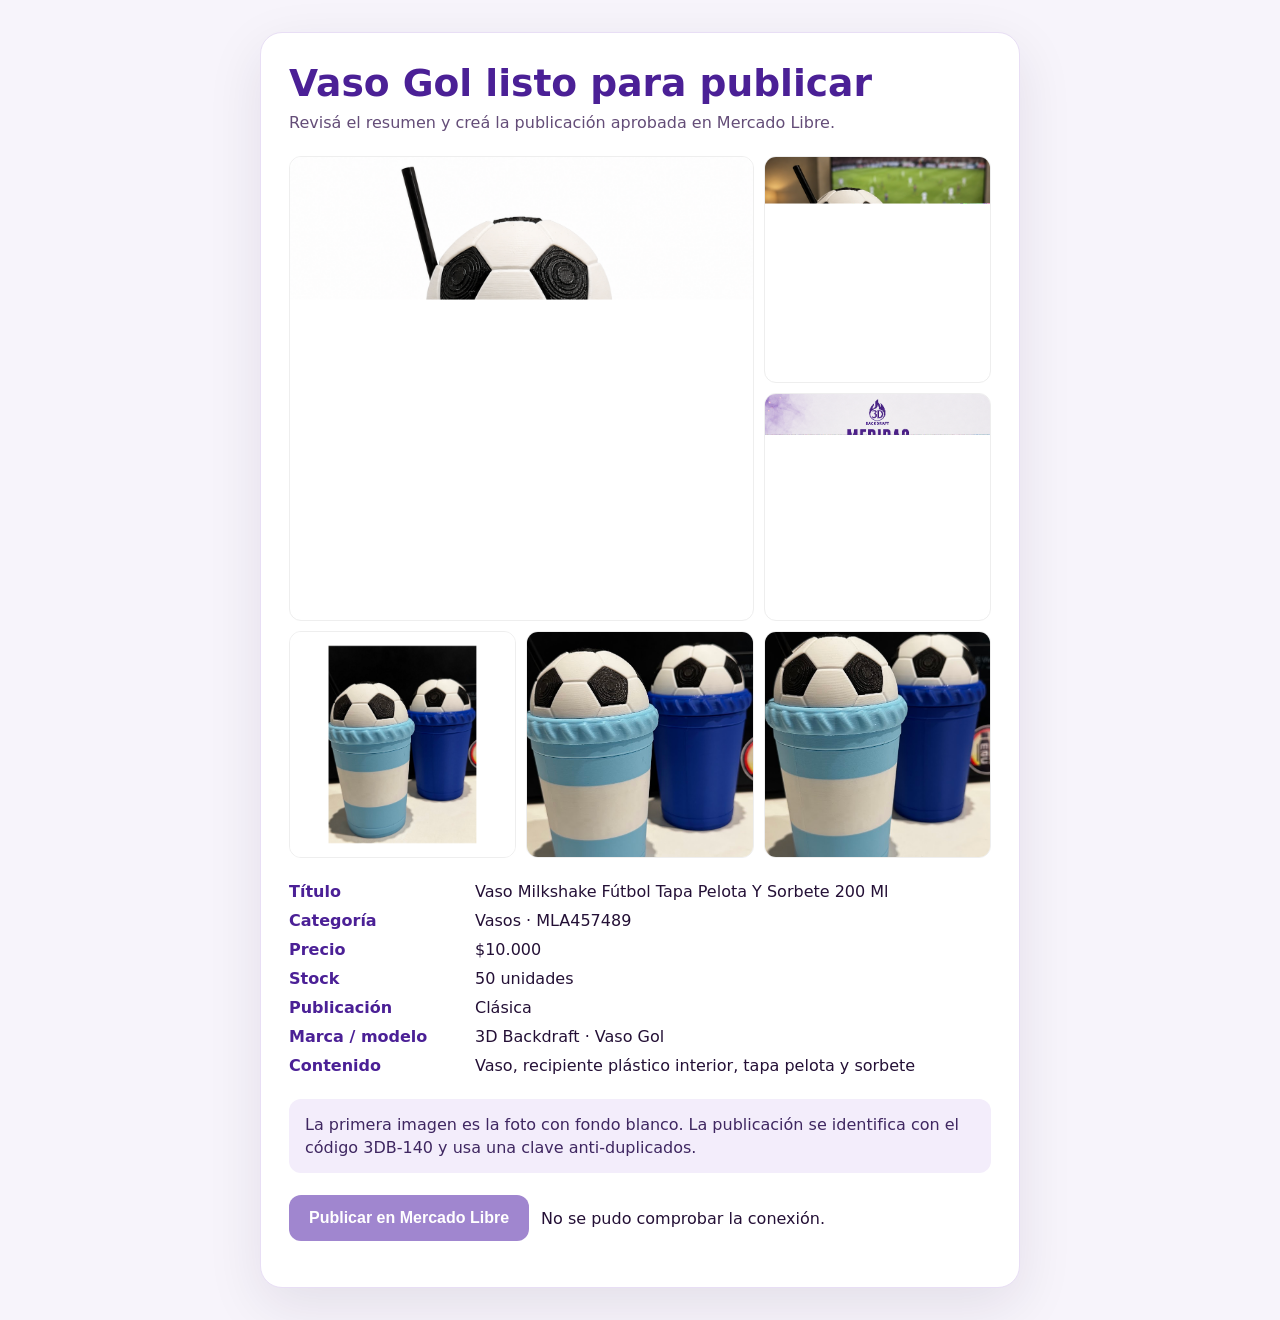
==== mercadolibre-publicar-3db-140.html @ f04b2186 "Preparar publicación de Vaso Gol en Mercado Libre" ====
<!doctype html>
<html lang="es">
<head>
  <meta charset="utf-8">
  <meta name="viewport" content="width=device-width,initial-scale=1">
  <title>Publicar Vaso Gol en Mercado Libre</title>
  <style>
    :root{font-family:Inter,system-ui,sans-serif;color:#241036;background:#f7f4fb}
    *{box-sizing:border-box}body{margin:0;padding:32px 18px}.panel{width:min(760px,100%);margin:auto;background:#fff;border:1px solid #e8def5;border-radius:22px;padding:28px;box-shadow:0 18px 55px #24103618}
    h1{margin:0 0 8px;color:#4b2096;font-size:clamp(1.7rem,4vw,2.35rem)}.lead{margin:0 0 24px;color:#644d78}.photos{display:grid;grid-template-columns:repeat(3,1fr);gap:10px;margin:20px 0}.photos img{width:100%;aspect-ratio:1;object-fit:cover;border-radius:12px;border:1px solid #eee}.photos img:first-child{grid-column:span 2;grid-row:span 2}
    dl{display:grid;grid-template-columns:170px 1fr;gap:10px 16px;margin:24px 0}dt{font-weight:750;color:#4b2096}dd{margin:0}.notice{padding:14px 16px;border-radius:12px;background:#f3edfb;color:#3f2761;line-height:1.45}.actions{display:flex;gap:12px;align-items:center;margin-top:22px;flex-wrap:wrap}button{border:0;border-radius:12px;background:#5424a8;color:#fff;font-weight:800;padding:14px 20px;font-size:1rem;cursor:pointer}button:disabled{opacity:.55;cursor:wait}#result{margin:18px 0 0;white-space:pre-wrap;line-height:1.45}#result.ok{color:#24752b}#result.error{color:#b42318}a{color:#5424a8;font-weight:750}
    @media(max-width:600px){.panel{padding:20px}.photos{grid-template-columns:repeat(2,1fr)}dl{grid-template-columns:1fr;gap:4px}dd{margin-bottom:10px}}
  </style>
</head>
<body>
  <main class="panel">
    <h1>Vaso Gol listo para publicar</h1>
    <p class="lead">Revisá el resumen y creá la publicación aprobada en Mercado Libre.</p>
    <div class="photos" id="photos"></div>
    <dl>
      <dt>Título</dt><dd>Vaso Milkshake Fútbol Tapa Pelota Y Sorbete 200 Ml</dd>
      <dt>Categoría</dt><dd>Vasos · MLA457489</dd>
      <dt>Precio</dt><dd>$10.000</dd>
      <dt>Stock</dt><dd>50 unidades</dd>
      <dt>Publicación</dt><dd>Clásica</dd>
      <dt>Marca / modelo</dt><dd>3D Backdraft · Vaso Gol</dd>
      <dt>Contenido</dt><dd>Vaso, recipiente plástico interior, tapa pelota y sorbete</dd>
    </dl>
    <p class="notice">La primera imagen es la foto con fondo blanco. La publicación se identifica con el código 3DB-140 y usa una clave anti-duplicados.</p>
    <div class="actions">
      <button id="publish" type="button">Publicar en Mercado Libre</button>
      <span id="status">Cuenta autorizada requerida.</span>
    </div>
    <p id="result" role="status"></p>
  </main>
  <script>
    const pictureUrls = [
      "/assets/mercadolibre/3db-140/01-fondo-blanco.png",
      "/assets/mercadolibre/3db-140/02-contexto-partido.png",
      "/assets/mercadolibre/3db-140/03-guia-medidas.png",
      "/assets/mercadolibre/3db-140/04-foto-original.png",
      "/assets/mercadolibre/3db-140/05-original-8232.jpg",
      "/assets/mercadolibre/3db-140/06-original-8231.jpg"
    ].map(path => new URL(path, location.origin).href);

    const draft = {
      confirmation: "APROBADO",
      idempotency_key: "3DB140_20260817_V1",
      title: "Vaso Milkshake Fútbol Tapa Pelota Y Sorbete 200 Ml",
      category_id: "MLA457489",
      price: 10000,
      available_quantity: 50,
      listing_type_id: "gold_special",
      seller_custom_field: "3DB-140",
      pictures: pictureUrls,
      attributes: [
        {id: "BRAND", value_name: "3D Backdraft"},
        {id: "MODEL", value_name: "Vaso Gol"},
        {id: "DRINKING_GLASS_PRODUCT_TYPE", value_id: "6530859"}
      ],
      sale_terms: [
        {id: "MANUFACTURING_TIME", value_name: "3 días"}
      ],
      shipping: {
        mode: "me2",
        free_shipping: false,
        local_pick_up: true
      },
      description: `VASO GOL MILKSHAKE CON TAPA PELOTA Y SORBETE

Vaso milkshake con diseño futbolero, ideal para bebidas frías, cumpleaños, reuniones o para disfrutar mientras mirás un partido.

CARACTERÍSTICAS
- Capacidad: 200 ml.
- Medidas aproximadas: 20 cm de alto y 10 cm de diámetro.
- Se vende por unidad.
- Incluye vaso, recipiente plástico interior, tapa con forma de pelota y sorbete.
- Diseño exterior impreso en 3D.
- Disponible en diferentes combinaciones de colores.
- Fabricación estimada: 3 días.

IMPORTANTE
Los colores se coordinan luego de la compra. Las medidas pueden variar ligeramente debido al proceso de fabricación.

Realizamos envíos a todo el país desde Pergamino, Buenos Aires.`
    };

    document.querySelector("#photos").innerHTML = pictureUrls
      .map((url, index) => `<img src="${url}" alt="Foto ${index + 1} del Vaso Gol">`)
      .join("");

    const button = document.querySelector("#publish");
    const status = document.querySelector("#status");
    const result = document.querySelector("#result");

    fetch("/api/mercadolibre/status", {credentials: "include"})
      .then(response => response.json())
      .then(data => {
        status.textContent = data.connected
          ? `Cuenta conectada: ${data.user.nickname}`
          : "La cuenta no está conectada en este navegador.";
        button.disabled = !data.connected;
      })
      .catch(() => {
        status.textContent = "No se pudo comprobar la conexión.";
        button.disabled = true;
      });

    button.addEventListener("click", async () => {
      button.disabled = true;
      result.className = "";
      result.textContent = "Creando la publicación...";
      try {
        const response = await fetch("/api/mercadolibre/publish", {
          method: "POST",
          credentials: "include",
          headers: {"Content-Type": "application/json"},
          body: JSON.stringify(draft)
        });
        const data = await response.json();
        if (!response.ok || !data.ok) throw new Error(data.error || "No se pudo publicar.");
        result.className = "ok";
        result.innerHTML = `Publicación creada correctamente: <a href="${data.item.permalink}" target="_blank" rel="noopener">${data.item.id}</a>${data.warning ? `<br>${data.warning}` : ""}`;
      } catch (error) {
        result.className = "error";
        result.textContent = error.message;
        button.disabled = false;
      }
    });
  </script>
</body>
</html>
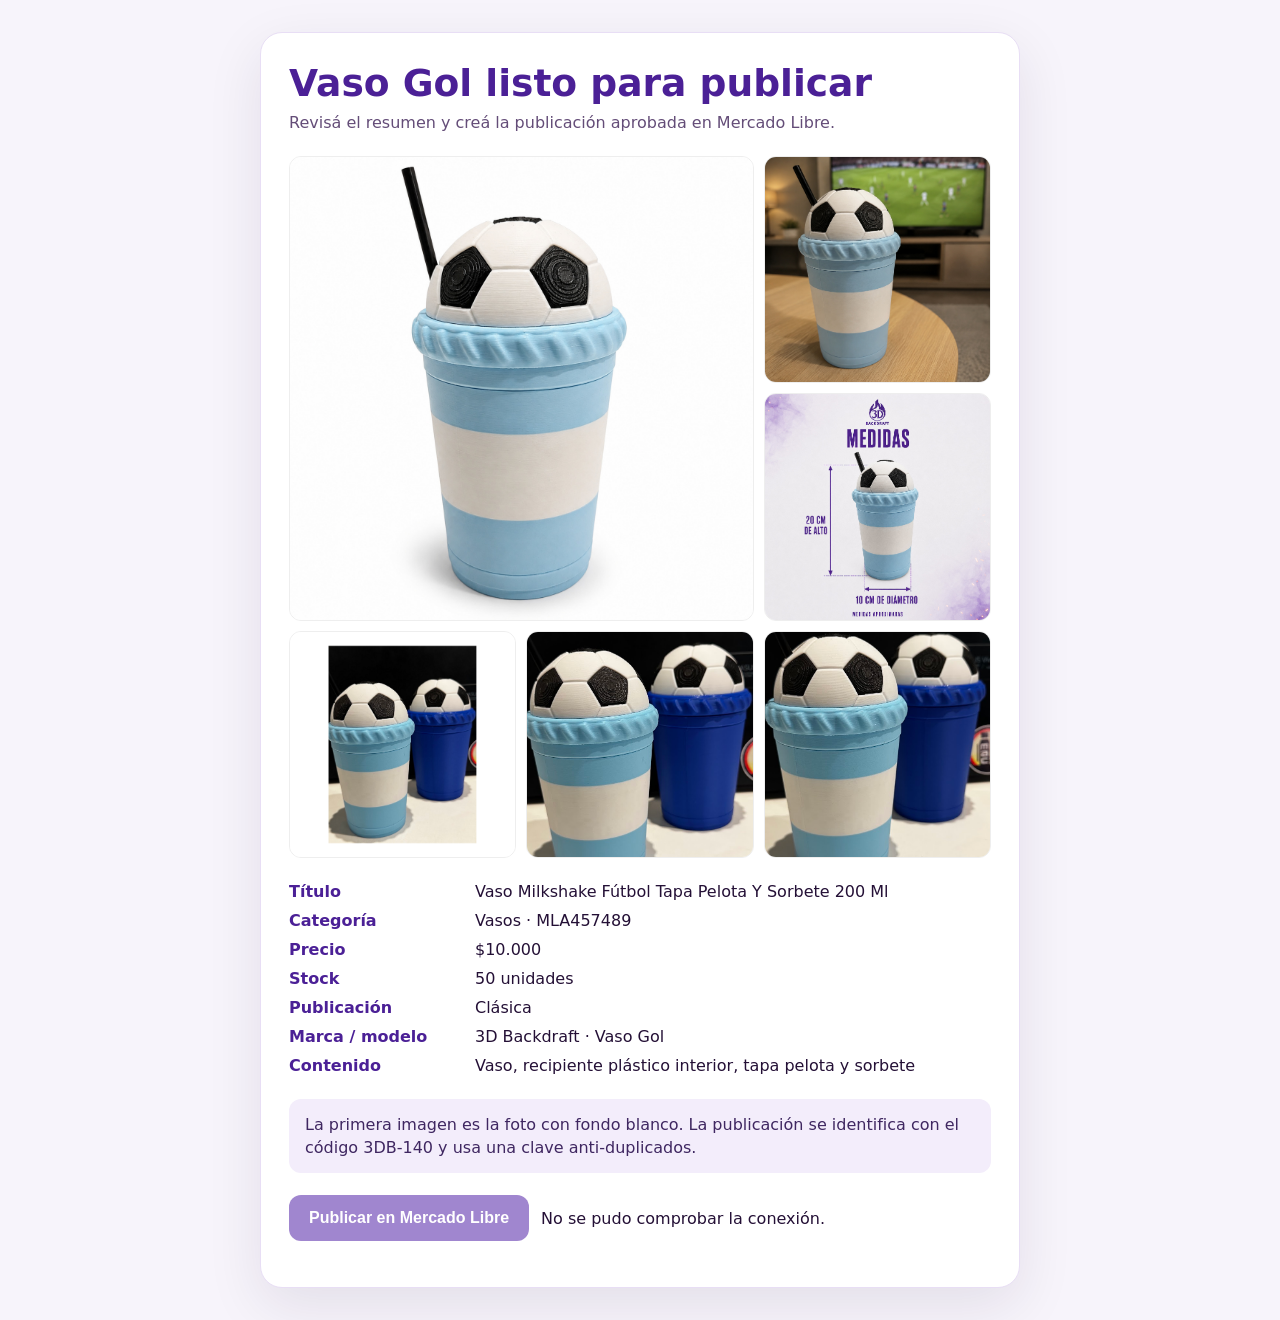
==== commit 5cd5a1d5: "Corregir imágenes completas del Vaso Gol" ====
--- a/mercadolibre-publicar-3db-140.html
+++ b/mercadolibre-publicar-3db-140.html
@@ -35,9 +35,9 @@
   </main>
   <script>
     const pictureUrls = [
-      "/assets/mercadolibre/3db-140/01-fondo-blanco.png",
-      "/assets/mercadolibre/3db-140/02-contexto-partido.png",
-      "/assets/mercadolibre/3db-140/03-guia-medidas.png",
+      "/assets/mercadolibre/3db-140/01-fondo-blanco.jpg",
+      "/assets/mercadolibre/3db-140/02-contexto-partido.jpg",
+      "/assets/mercadolibre/3db-140/03-guia-medidas.jpg",
       "/assets/mercadolibre/3db-140/04-foto-original.png",
       "/assets/mercadolibre/3db-140/05-original-8232.jpg",
       "/assets/mercadolibre/3db-140/06-original-8231.jpg"
